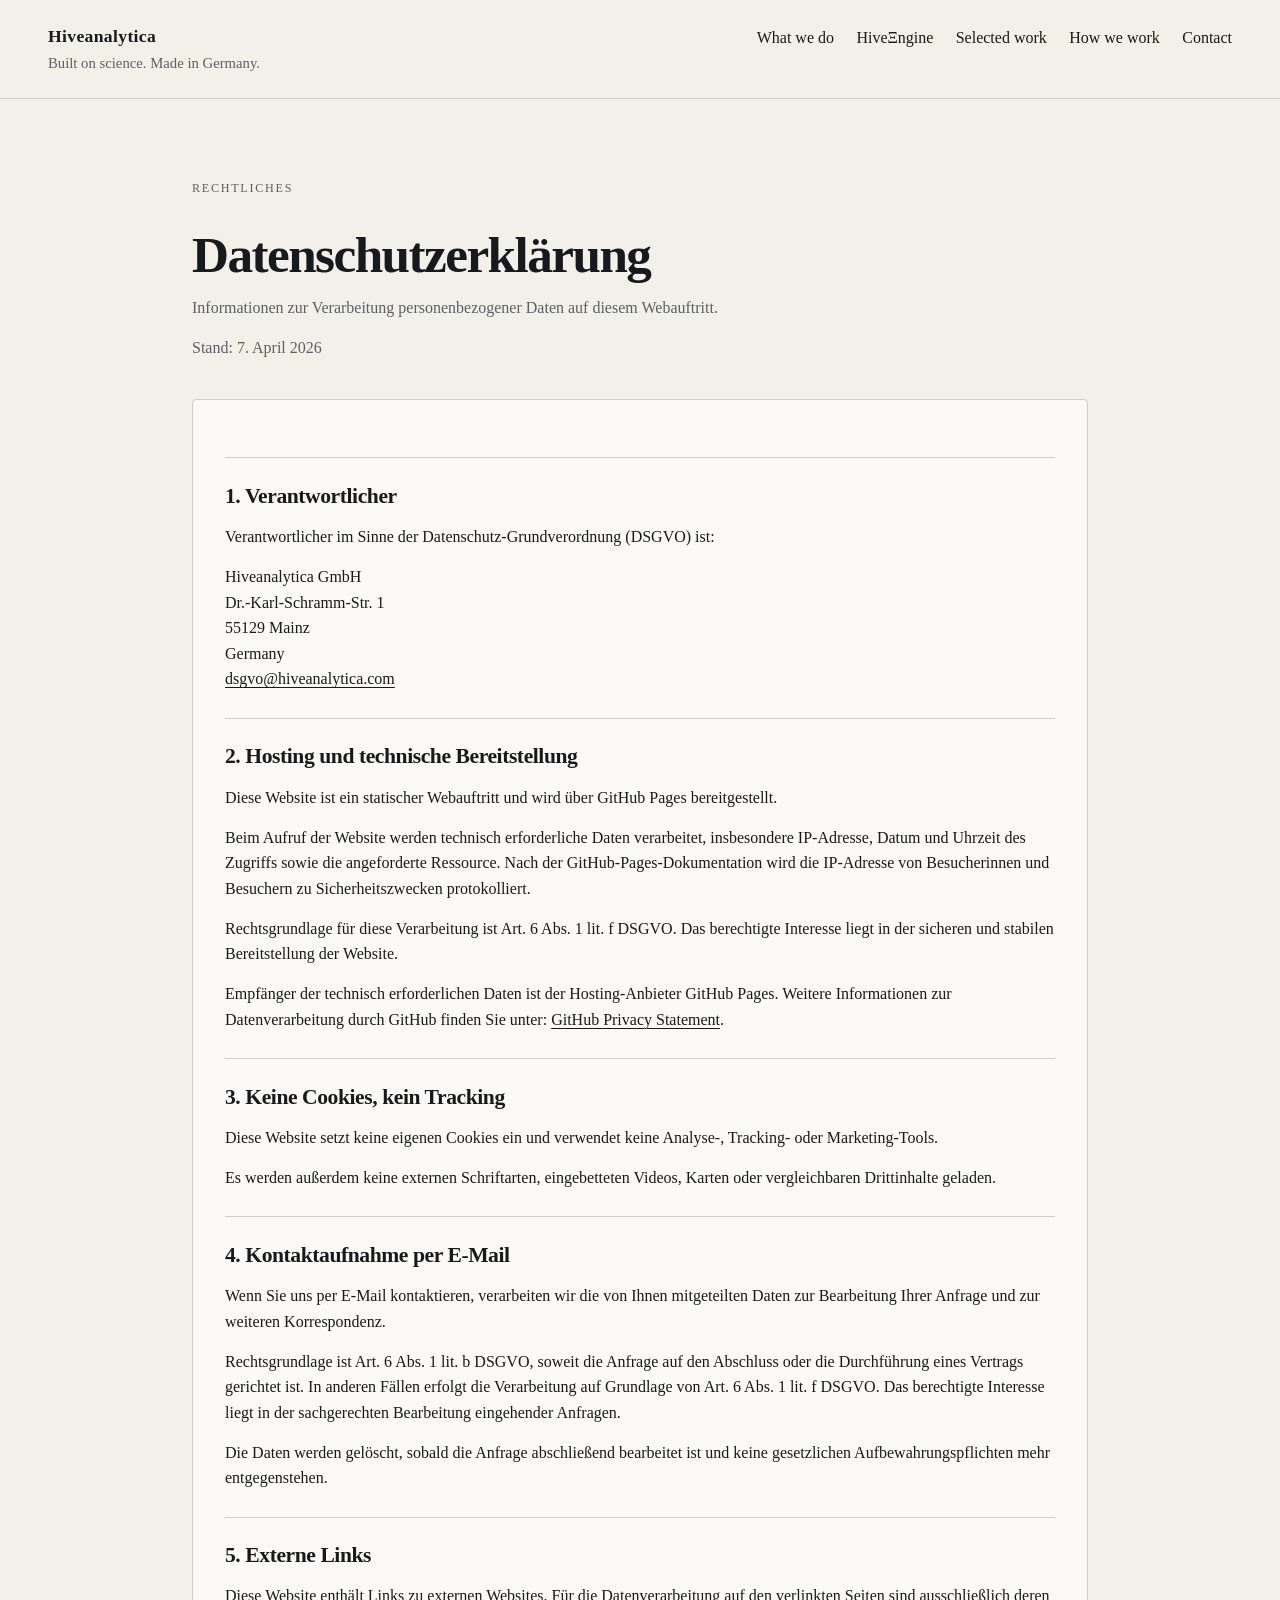
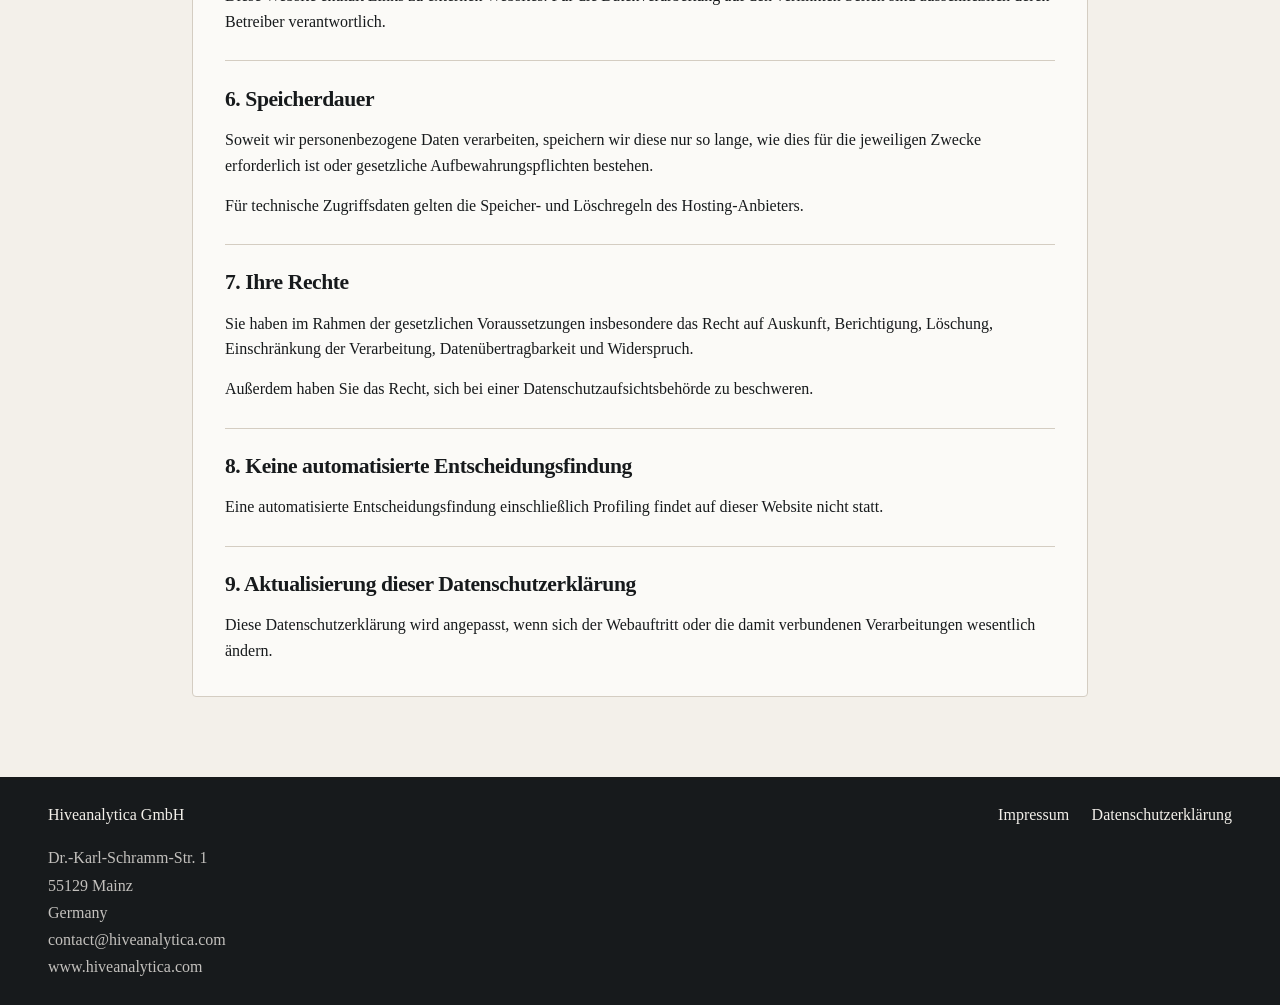
==== datenschutz.html @ 69698dae "Add initial website files including index, impressum, and datenschutz pages, along with associated i" ====
<!DOCTYPE html>
<html lang="de">
  <head>
    <meta charset="utf-8">
    <meta name="viewport" content="width=device-width, initial-scale=1">
    <title>Datenschutzerklärung | Hiveanalytica</title>
    <meta
      name="description"
      content="Datenschutzerklaerung der Hiveanalytica GmbH fuer den Unternehmenswebauftritt."
    >
    <link rel="stylesheet" href="styles.css">
  </head>
  <body class="site legal-page">
    <a class="skip-link" href="#main">Zum Inhalt springen</a>

    <header class="site-header">
      <div class="container header-inner">
        <a class="brand" href="index.html" aria-label="Zur Startseite">
          <span class="brand-mark">Hiveanalytica</span>
          <span class="brand-subtitle">Built on science. Made in Germany.</span>
        </a>

        <nav class="site-nav" aria-label="Primary">
          <a href="index.html#services">What we do</a>
          <a href="index.html#platform">Hive&Xi;ngine</a>
          <a href="index.html#work">Selected work</a>
          <a href="index.html#process">How we work</a>
          <a href="index.html#site-footer">Contact</a>
        </nav>
      </div>
    </header>

    <main id="main" class="section">
      <div class="container legal-shell">
        <div class="page-intro">
          <p class="eyebrow">Rechtliches</p>
          <h1>Datenschutzerkl&auml;rung</h1>
          <p class="intro-copy">Informationen zur Verarbeitung personenbezogener Daten auf diesem Webauftritt.</p>
          <p class="legal-meta">Stand: 7. April 2026</p>
        </div>

        <div class="legal-card">
          <section>
            <h2>1. Verantwortlicher</h2>
            <p>
              Verantwortlicher im Sinne der Datenschutz-Grundverordnung (DSGVO)
              ist:
            </p>
            <p>
              Hiveanalytica GmbH<br>
              Dr.-Karl-Schramm-Str. 1<br>
              55129 Mainz<br>
              Germany<br>
              <a href="mailto:dsgvo@hiveanalytica.com">dsgvo@hiveanalytica.com</a>
            </p>
          </section>

          <section>
            <h2>2. Hosting und technische Bereitstellung</h2>
            <p>
              Diese Website ist ein statischer Webauftritt und wird &uuml;ber GitHub
              Pages bereitgestellt.
            </p>
            <p>
              Beim Aufruf der Website werden technisch erforderliche Daten
              verarbeitet, insbesondere IP-Adresse, Datum und Uhrzeit des Zugriffs
              sowie die angeforderte Ressource. Nach der GitHub-Pages-Dokumentation
              wird die IP-Adresse von Besucherinnen und Besuchern zu
              Sicherheitszwecken protokolliert.
            </p>
            <p>
              Rechtsgrundlage f&uuml;r diese Verarbeitung ist Art. 6 Abs. 1 lit. f
              DSGVO. Das berechtigte Interesse liegt in der sicheren und stabilen
              Bereitstellung der Website.
            </p>
            <p>
              Empf&auml;nger der technisch erforderlichen Daten ist der
              Hosting-Anbieter GitHub Pages. Weitere Informationen zur
              Datenverarbeitung durch GitHub finden Sie unter:
              <a href="https://docs.github.com/en/site-policy/privacy-policies/github-general-privacy-statement" target="_blank" rel="noreferrer">GitHub Privacy Statement</a>.
            </p>
          </section>

          <section>
            <h2>3. Keine Cookies, kein Tracking</h2>
            <p>
              Diese Website setzt keine eigenen Cookies ein und verwendet keine
              Analyse-, Tracking- oder Marketing-Tools.
            </p>
            <p>
              Es werden au&szlig;erdem keine externen Schriftarten, eingebetteten Videos,
              Karten oder vergleichbaren Drittinhalte geladen.
            </p>
          </section>

          <section>
            <h2>4. Kontaktaufnahme per E-Mail</h2>
            <p>
              Wenn Sie uns per E-Mail kontaktieren, verarbeiten wir die von Ihnen
              mitgeteilten Daten zur Bearbeitung Ihrer Anfrage und zur weiteren
              Korrespondenz.
            </p>
            <p>
              Rechtsgrundlage ist Art. 6 Abs. 1 lit. b DSGVO, soweit die Anfrage auf
              den Abschluss oder die Durchf&uuml;hrung eines Vertrags gerichtet ist. In
              anderen F&auml;llen erfolgt die Verarbeitung auf Grundlage von Art. 6 Abs. 1
              lit. f DSGVO. Das berechtigte Interesse liegt in der sachgerechten
              Bearbeitung eingehender Anfragen.
            </p>
            <p>
              Die Daten werden gel&ouml;scht, sobald die Anfrage abschlie&szlig;end
              bearbeitet ist und keine gesetzlichen Aufbewahrungspflichten mehr
              entgegenstehen.
            </p>
          </section>

          <section>
            <h2>5. Externe Links</h2>
            <p>
              Diese Website enth&auml;lt Links zu externen Websites. F&uuml;r die
              Datenverarbeitung auf den verlinkten Seiten sind ausschlie&szlig;lich deren
              Betreiber verantwortlich.
            </p>
          </section>

          <section>
            <h2>6. Speicherdauer</h2>
            <p>
              Soweit wir personenbezogene Daten verarbeiten, speichern wir diese nur
              so lange, wie dies f&uuml;r die jeweiligen Zwecke erforderlich ist oder
              gesetzliche Aufbewahrungspflichten bestehen.
            </p>
            <p>
              F&uuml;r technische Zugriffsdaten gelten die Speicher- und
              L&ouml;schregeln des Hosting-Anbieters.
            </p>
          </section>

          <section>
            <h2>7. Ihre Rechte</h2>
            <p>
              Sie haben im Rahmen der gesetzlichen Voraussetzungen insbesondere das
              Recht auf Auskunft, Berichtigung, L&ouml;schung, Einschr&auml;nkung der
              Verarbeitung, Daten&uuml;bertragbarkeit und Widerspruch.
            </p>
            <p>
              Au&szlig;erdem haben Sie das Recht, sich bei einer
              Datenschutzaufsichtsbeh&ouml;rde zu beschweren.
            </p>
          </section>

          <section>
            <h2>8. Keine automatisierte Entscheidungsfindung</h2>
            <p>
              Eine automatisierte Entscheidungsfindung einschlie&szlig;lich Profiling
              findet auf dieser Website nicht statt.
            </p>
          </section>

          <section>
            <h2>9. Aktualisierung dieser Datenschutzerkl&auml;rung</h2>
            <p>
              Diese Datenschutzerkl&auml;rung wird angepasst, wenn sich der Webauftritt
              oder die damit verbundenen Verarbeitungen wesentlich &auml;ndern.
            </p>
          </section>
        </div>
      </div>
    </main>

    <footer id="site-footer" class="site-footer">
      <div class="container footer-inner">
        <div class="footer-main">
          <p class="footer-brand">Hiveanalytica GmbH</p>
          <div class="footer-contact">
            <p>Dr.-Karl-Schramm-Str. 1</p>
            <p>55129 Mainz</p>
            <p>Germany</p>
            <p><a href="mailto:contact@hiveanalytica.com">contact@hiveanalytica.com</a></p>
            <p><a href="http://www.hiveanalytica.com">www.hiveanalytica.com</a></p>
          </div>
        </div>

        <nav class="footer-links" aria-label="Legal">
          <a href="impressum.html">Impressum</a>
          <a href="datenschutz.html">Datenschutzerkl&auml;rung</a>
        </nav>
      </div>
    </footer>
  </body>
</html>
---- styles.css ----
:root {
  --bg: #f3f0ea;
  --surface: #fbfaf7;
  --surface-soft: #ece7de;
  --text: #171a1c;
  --muted: #5a6166;
  --line: #d4cdc2;
  --accent: #314d48;
  --accent-soft: #dfe8e5;
  --footer-bg: #171a1c;
  --footer-text: #f3f0ea;
  --max-width: 74rem;
  --gutter: 1.5rem;
  --radius: 0.25rem;
}

*,
*::before,
*::after {
  box-sizing: border-box;
}

html {
  overflow-y: scroll;
}

body {
  margin: 0;
  background: var(--bg);
  color: var(--text);
  font-family: Georgia, serif;
  line-height: 1.6;
  -webkit-font-smoothing: antialiased;
}

body.site {
  min-height: 100vh;
  display: flex;
  flex-direction: column;
}

body.site > main {
  flex: 1;
}

a {
  color: inherit;
  text-decoration-thickness: 0.06em;
  text-underline-offset: 0.18em;
}

a:hover {
  color: var(--accent);
}

img {
  max-width: 100%;
  display: block;
}

.skip-link {
  position: absolute;
  left: 1rem;
  top: -3rem;
  padding: 0.7rem 0.95rem;
  background: var(--text);
  color: var(--footer-text);
  text-decoration: none;
}

.skip-link:focus {
  top: 1rem;
}

.container {
  width: min(var(--max-width), calc(100% - 2 * var(--gutter)));
  margin: 0 auto;
}

.site-header {
  border-bottom: 1px solid var(--line);
}

.header-inner {
  display: flex;
  justify-content: space-between;
  align-items: flex-start;
  gap: 2rem;
  padding: 1.4rem 0;
}

.brand {
  display: inline-flex;
  flex-direction: column;
  gap: 0.1rem;
  text-decoration: none;
}

.brand-mark {
  font-size: 1.1rem;
  font-weight: 700;
  letter-spacing: 0.02em;
}

.brand-subtitle {
  max-width: 22rem;
  color: var(--muted);
  font-size: 0.92rem;
}

.site-nav,
.footer-links {
  display: flex;
  flex-wrap: wrap;
  gap: 0.9rem 1.4rem;
}

.site-nav {
  padding-top: 0.15rem;
}

.site-nav a,
.footer-links a {
  text-decoration: none;
}

.hero,
.section {
  padding: 5rem 0;
}

.hero {
  padding-top: 6.5rem;
}

.section-alt {
  background: var(--surface);
  border-top: 1px solid var(--line);
  border-bottom: 1px solid var(--line);
}

.hero-grid,
.platform-grid,
.work-item,
.footer-inner {
  display: grid;
  gap: 2rem;
}

.hero-grid {
  grid-template-columns: minmax(0, 1.55fr) minmax(16rem, 0.8fr);
  align-items: end;
}

.hero-copy h1,
.page-intro h1 {
  margin: 0;
  letter-spacing: -0.03em;
  line-height: 1.05;
}

.hero-copy h1 {
  max-width: 13ch;
  font-size: clamp(2.7rem, 7vw, 5rem);
}

.page-intro h1,
.section-heading h2 {
  font-size: clamp(2rem, 4vw, 3.2rem);
}

.lead,
.hero-note,
.intro-copy,
.legal-meta {
  color: var(--muted);
}

.lead {
  max-width: 38rem;
  margin: 1.5rem 0 2rem;
  font-size: 1.18rem;
}

.hero-note {
  margin: 1rem 0 0;
}

.eyebrow,
.hero-panel-label,
.step-index,
.legal-list dt {
  margin: 0 0 1rem;
  color: var(--muted);
  font-size: 0.76rem;
  letter-spacing: 0.14em;
  text-transform: uppercase;
}

.button {
  display: inline-flex;
  align-items: center;
  justify-content: center;
  padding: 0.9rem 1.4rem;
  border: 1px solid var(--accent);
  border-radius: var(--radius);
  background: var(--accent);
  color: var(--footer-text);
  text-decoration: none;
  transition: background-color 140ms ease, color 140ms ease;
}

.button:hover,
.button:focus-visible {
  background: transparent;
  color: var(--accent);
}

.hero-panel,
.card,
.work-item,
.contact-block,
.legal-card,
.platform-panel {
  border: 1px solid var(--line);
  border-radius: var(--radius);
}

.hero-panel,
.work-item,
.contact-block,
.legal-card {
  background: var(--surface);
}

.hero-panel {
  padding: 1.6rem;
}

.hero-points,
.platform-list {
  margin: 0;
  padding-left: 1.15rem;
}

.hero-points {
  display: grid;
  gap: 0.8rem;
}

.section-heading {
  max-width: 42rem;
  margin-bottom: 2rem;
}

.section-heading-compact {
  margin-bottom: 1.8rem;
}

.section-heading h2,
.legal-card h2 {
  margin: 0;
  letter-spacing: -0.03em;
  line-height: 1.08;
}

.legal-card h2 {
  font-size: 1.35rem;
  letter-spacing: -0.02em;
  line-height: 1.2;
}

.card-grid,
.process-grid {
  display: grid;
  gap: 1rem;
}

.card-grid {
  grid-template-columns: repeat(2, minmax(0, 1fr));
}

.card-grid > .card:last-child:nth-child(odd) {
  grid-column: 1 / -1;
}

.card {
  padding: 1.55rem;
  background: var(--bg);
}

.card h3,
.work-item h3,
.process-step h3 {
  margin: 0 0 0.55rem;
  font-size: 1.28rem;
  line-height: 1.2;
}

.card p,
.process-step p,
.work-summary,
.legal-card p,
.legal-list dd,
.footer-copy,
.work-url {
  margin: 0;
}

.platform-panel {
  padding: 2.4rem;
  background: var(--footer-bg);
  color: var(--footer-text);
  border-color: #2f3436;
}

.platform-panel .eyebrow,
.platform-panel p {
  color: rgba(243, 240, 234, 0.78);
}

.platform-grid {
  grid-template-columns: minmax(0, 1.35fr) minmax(16rem, 0.85fr);
  align-items: start;
}

.platform-list {
  display: grid;
  gap: 0.9rem;
  margin: 0;
  padding-left: 1.25rem;
}

.work-list {
  display: grid;
  border-top: 1px solid var(--line);
  border-bottom: 1px solid var(--line);
}

.work-item {
  grid-template-columns: minmax(0, 1fr) minmax(12rem, 15rem);
  align-items: center;
  gap: 1.6rem;
  padding: 1.35rem 0;
  border: 0;
  border-radius: 0;
  border-top: 1px solid var(--line);
  text-decoration: none;
  background: transparent;
  transition: color 140ms ease;
}

.work-item:first-child {
  border-top: 0;
}

.work-item:hover,
.work-item:focus-visible {
  background: transparent;
  color: var(--accent);
}

.work-item-text-only {
  grid-template-columns: minmax(0, 1fr);
}

.work-copy {
  display: grid;
  gap: 0.45rem;
  max-width: 36rem;
}

.work-summary {
  color: var(--muted);
}

.work-preview {
  display: block;
  width: 100%;
  max-width: 15rem;
  height: auto;
  justify-self: end;
}

.work-url,
.section-subcopy,
.section-note {
  color: var(--muted);
}

.section-subcopy {
  margin: 0.9rem 0 0;
}

.section-note {
  margin-top: 1rem;
}

.process-grid {
  grid-template-columns: repeat(3, minmax(0, 1fr));
}

.process-step {
  padding-top: 1.2rem;
  border-top: 1px solid var(--line);
}

.step-index {
  margin-bottom: 0.9rem;
  color: var(--accent);
}

.site-footer {
  background: var(--footer-bg);
  color: var(--footer-text);
}

.footer-inner {
  grid-template-columns: minmax(0, 1fr) auto;
  align-items: start;
  gap: 2rem;
  padding: 1.6rem 0;
}

.footer-main {
  display: grid;
  gap: 0.9rem;
}

.footer-brand {
  margin: 0 0 0.2rem;
  font-size: 1rem;
}

.footer-copy {
  color: rgba(243, 240, 234, 0.7);
}

.footer-contact {
  display: grid;
  gap: 0.1rem;
  color: rgba(243, 240, 234, 0.78);
}

.footer-contact p {
  margin: 0;
}

.footer-contact a {
  text-decoration: none;
}

.legal-shell {
  display: grid;
  gap: 2.4rem;
  max-width: 56rem;
}

.page-intro {
  display: grid;
  gap: 0.85rem;
  max-width: 38rem;
}

.intro-copy {
  margin: 0;
}

.legal-meta {
  margin: 0;
}

.legal-card {
  background: var(--surface);
  padding: 2rem;
  gap: 0;
}

.legal-card > h2 {
  font-size: 1.55rem;
  margin-bottom: 1.4rem;
}

.legal-card section {
  display: grid;
  gap: 0.9rem;
  padding-top: 1.6rem;
  margin-top: 1.6rem;
  border-top: 1px solid var(--line);
}

.legal-list {
  display: grid;
  grid-template-columns: repeat(2, minmax(0, 1fr));
  gap: 1.35rem 2rem;
  margin: 0;
  padding: 0;
  list-style: none;
}

.legal-list > div {
  display: grid;
  gap: 0.45rem;
  padding-top: 1rem;
  border-top: 1px solid var(--line);
}

.legal-list dd {
  line-height: 1.7;
}

:focus-visible {
  outline: 2px solid var(--accent);
  outline-offset: 3px;
}

@media (max-width: 900px) {
  .hero-grid,
  .platform-grid,
  .work-item,
  .process-grid,
  .footer-inner {
    grid-template-columns: 1fr;
  }

  .legal-list {
    grid-template-columns: 1fr;
  }

  .work-preview {
    justify-self: start;
    max-width: 14rem;
  }
}

@media (max-width: 720px) {
  .header-inner {
    flex-direction: column;
  }

  .hero,
  .section {
    padding: 4rem 0;
  }

  .hero {
    padding-top: 4.5rem;
  }

  .card-grid {
    grid-template-columns: 1fr;
  }

  .hero-panel,
  .card,
  .platform-panel,
  .contact-block,
  .legal-card {
    padding: 1.4rem;
  }
}
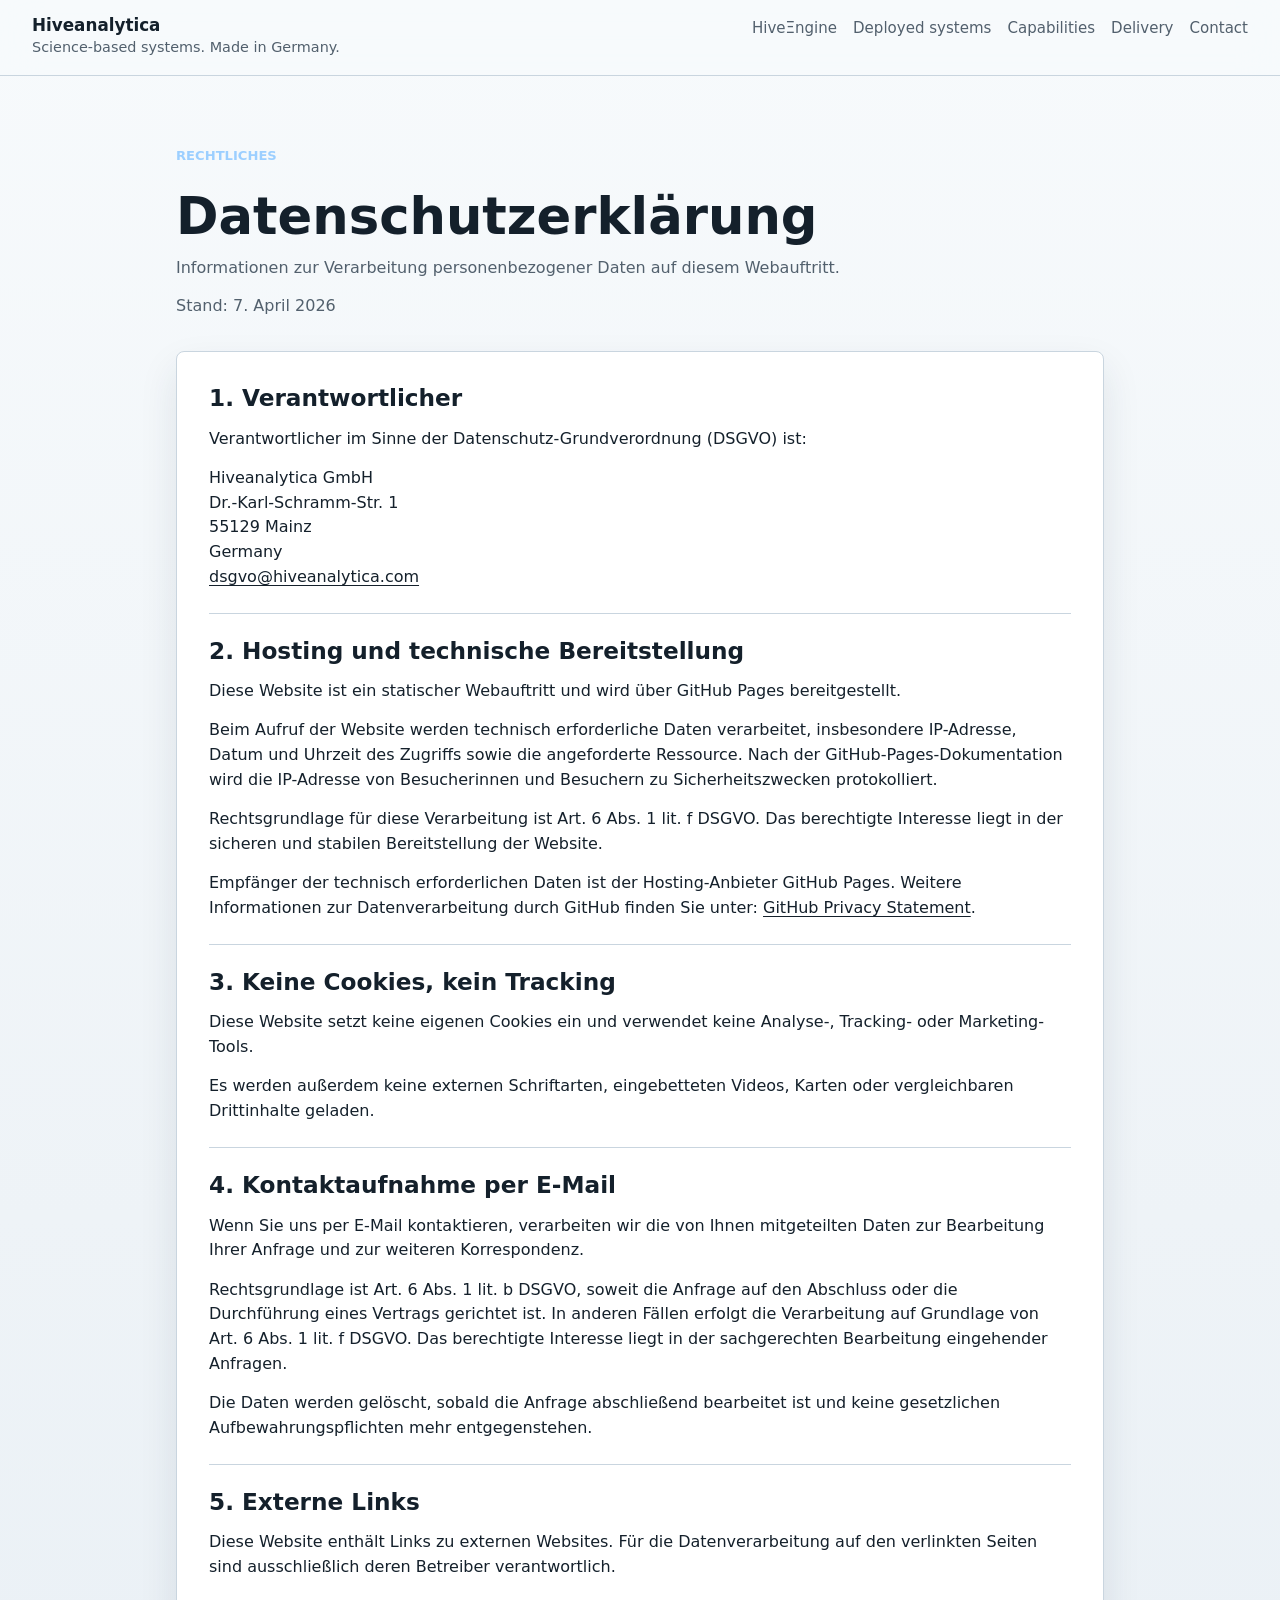
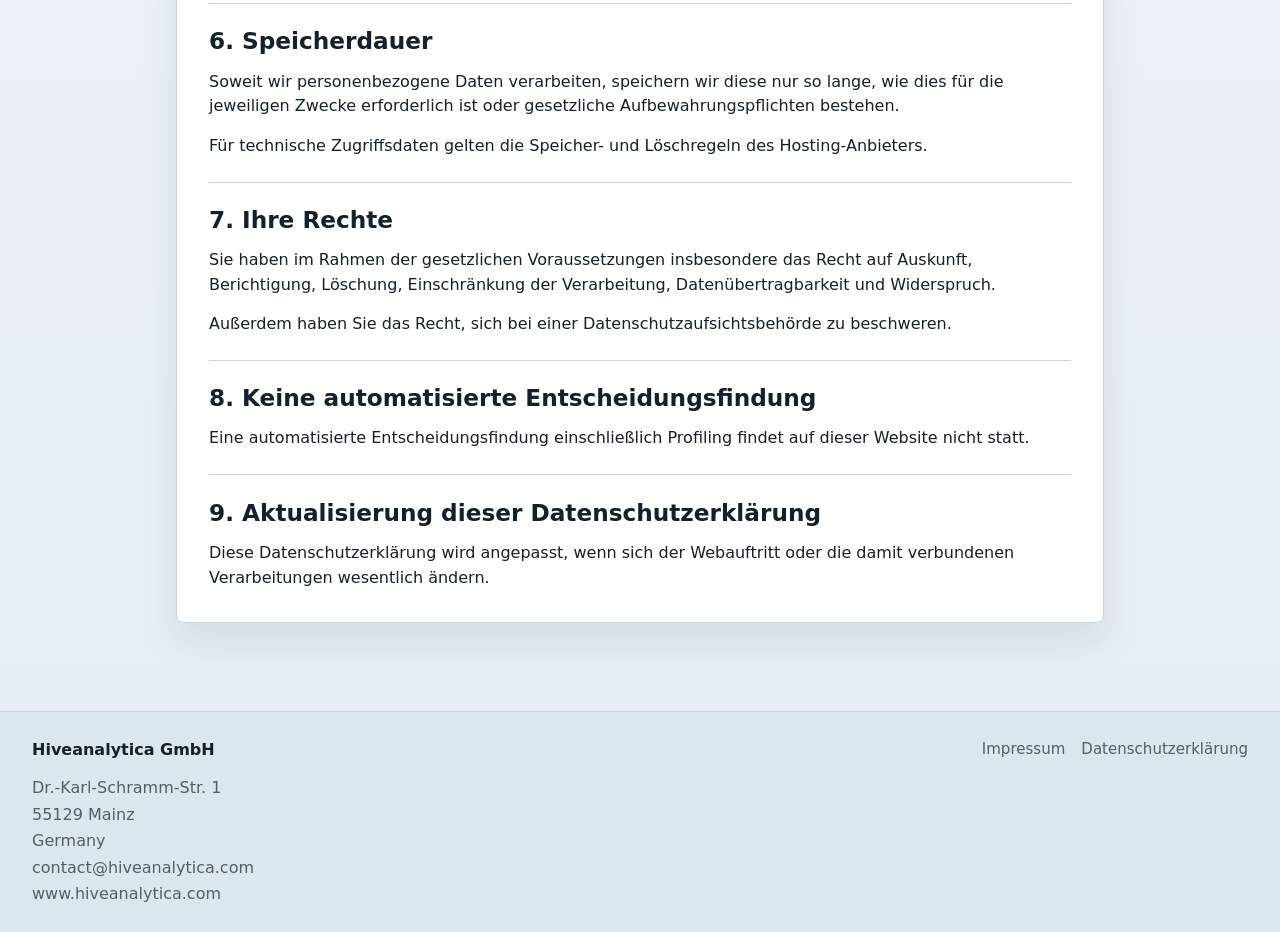
==== commit 76f4d23c: "Refactor CSS styles for improved design consistency and responsiveness - Updated color variables for" ====
--- a/datenschutz.html
+++ b/datenschutz.html
@@ -17,14 +17,14 @@
       <div class="container header-inner">
         <a class="brand" href="index.html" aria-label="Zur Startseite">
           <span class="brand-mark">Hiveanalytica</span>
-          <span class="brand-subtitle">Built on science. Made in Germany.</span>
+          <span class="brand-subtitle">Science-based systems. Made in Germany.</span>
         </a>
 
         <nav class="site-nav" aria-label="Primary">
-          <a href="index.html#services">What we do</a>
           <a href="index.html#platform">Hive&Xi;ngine</a>
-          <a href="index.html#work">Selected work</a>
-          <a href="index.html#process">How we work</a>
+          <a href="index.html#work">Deployed systems</a>
+          <a href="index.html#services">Capabilities</a>
+          <a href="index.html#process">Delivery</a>
           <a href="index.html#site-footer">Contact</a>
         </nav>
       </div>
--- a/styles.css
+++ b/styles.css
@@ -1,17 +1,26 @@
 :root {
-  --bg: #f3f0ea;
-  --surface: #fbfaf7;
-  --surface-soft: #ece7de;
-  --text: #171a1c;
-  --muted: #5a6166;
-  --line: #d4cdc2;
-  --accent: #314d48;
-  --accent-soft: #dfe8e5;
-  --footer-bg: #171a1c;
-  --footer-text: #f3f0ea;
-  --max-width: 74rem;
+  --bg: #08111c;
+  --bg-deep: #050b12;
+  --bg-legal: #eef3f7;
+  --surface: rgba(12, 27, 42, 0.74);
+  --surface-strong: rgba(8, 19, 31, 0.9);
+  --surface-soft: rgba(235, 241, 246, 0.88);
+  --surface-legal: #ffffff;
+  --text: #edf5fb;
+  --text-strong: #ffffff;
+  --text-dark: #14202b;
+  --muted: rgba(226, 237, 246, 0.74);
+  --muted-dark: #52606d;
+  --line: rgba(176, 207, 232, 0.25);
+  --line-strong: rgba(199, 224, 244, 0.42);
+  --line-legal: #c9d5df;
+  --accent: #9ccfff;
+  --accent-strong: #57a9f3;
+  --accent-deep: #0d4f82;
+  --max-width: 76rem;
   --gutter: 1.5rem;
-  --radius: 0.25rem;
+  --radius: 0.5rem;
+  --shadow: 0 1.4rem 3.4rem rgba(0, 0, 0, 0.28);
 }
 
 *,
@@ -22,15 +31,19 @@
 
 html {
   overflow-y: scroll;
+  scroll-behavior: smooth;
 }
 
 body {
   margin: 0;
   background: var(--bg);
   color: var(--text);
-  font-family: Georgia, serif;
-  line-height: 1.6;
+  font-family:
+    Inter, ui-sans-serif, system-ui, -apple-system, BlinkMacSystemFont, "Segoe UI",
+    sans-serif;
+  line-height: 1.55;
   -webkit-font-smoothing: antialiased;
+  text-rendering: optimizeLegibility;
 }
 
 body.site {
@@ -53,18 +66,28 @@
   color: var(--accent);
 }
 
-img {
+img,
+video {
   max-width: 100%;
   display: block;
+}
+
+button,
+input,
+textarea,
+select {
+  font: inherit;
 }
 
 .skip-link {
   position: absolute;
   left: 1rem;
-  top: -3rem;
+  top: -4rem;
+  z-index: 100;
   padding: 0.7rem 0.95rem;
-  background: var(--text);
-  color: var(--footer-text);
+  background: var(--text-strong);
+  color: var(--bg-deep);
+  border-radius: var(--radius);
   text-decoration: none;
 }
 
@@ -77,8 +100,70 @@
   margin: 0 auto;
 }
 
+.home {
+  position: relative;
+  background:
+    linear-gradient(135deg, rgba(5, 11, 18, 0.94), rgba(8, 28, 48, 0.82)),
+    var(--bg);
+}
+
+.home::before,
+.home::after {
+  content: "";
+  position: fixed;
+  inset: 0;
+  z-index: -2;
+  pointer-events: none;
+}
+
+.home::before {
+  background:
+    linear-gradient(90deg, rgba(4, 10, 17, 0.94) 0%, rgba(7, 19, 31, 0.68) 47%, rgba(9, 24, 38, 0.9) 100%),
+    linear-gradient(180deg, rgba(5, 11, 18, 0.44) 0%, rgba(5, 11, 18, 0.88) 100%);
+}
+
+.home::after {
+  z-index: -1;
+  opacity: 0.28;
+  background-image:
+    linear-gradient(rgba(184, 217, 243, 0.16) 1px, transparent 1px),
+    linear-gradient(90deg, rgba(184, 217, 243, 0.12) 1px, transparent 1px);
+  background-size: 4.5rem 4.5rem;
+  mask-image: linear-gradient(180deg, rgba(0, 0, 0, 0.72), transparent 78%);
+}
+
+.page-video {
+  position: fixed;
+  inset: 0;
+  z-index: -3;
+  overflow: hidden;
+  background: #111b24;
+}
+
+.background-video {
+  width: 100%;
+  height: 100%;
+  object-fit: cover;
+  filter: grayscale(1) contrast(1.05) brightness(0.78);
+  opacity: 0;
+  transition: opacity 300ms ease;
+}
+
+.video-ready .background-video {
+  opacity: 0.72;
+}
+
+.video-fallback .background-video {
+  display: none;
+}
+
 .site-header {
+  position: sticky;
+  top: 0;
+  z-index: 40;
   border-bottom: 1px solid var(--line);
+  background: rgba(6, 15, 25, 0.78);
+  backdrop-filter: blur(18px);
 }
 
 .header-inner {
@@ -86,333 +171,387 @@
   justify-content: space-between;
   align-items: flex-start;
   gap: 2rem;
-  padding: 1.4rem 0;
+  padding: 1rem 0;
 }
 
 .brand {
   display: inline-flex;
   flex-direction: column;
-  gap: 0.1rem;
+  gap: 0.12rem;
+  min-width: 11rem;
   text-decoration: none;
 }
 
 .brand-mark {
-  font-size: 1.1rem;
-  font-weight: 700;
-  letter-spacing: 0.02em;
+  color: var(--text-strong);
+  font-size: 1.05rem;
+  font-weight: 760;
+  line-height: 1.1;
+  letter-spacing: 0;
 }
 
 .brand-subtitle {
-  max-width: 22rem;
   color: var(--muted);
-  font-size: 0.92rem;
+  font-size: 0.9rem;
 }
 
 .site-nav,
 .footer-links {
   display: flex;
   flex-wrap: wrap;
-  gap: 0.9rem 1.4rem;
+  gap: 0.45rem 1rem;
 }
 
 .site-nav {
-  padding-top: 0.15rem;
+  justify-content: flex-end;
+  padding-top: 0.08rem;
 }
 
 .site-nav a,
 .footer-links a {
+  color: var(--muted);
+  font-size: 0.94rem;
   text-decoration: none;
+  transition: color 150ms ease;
+}
+
+.site-nav a:hover,
+.site-nav a:focus-visible,
+.footer-links a:hover,
+.footer-links a:focus-visible {
+  color: var(--text-strong);
 }
 
 .hero,
 .section {
-  padding: 5rem 0;
+  position: relative;
 }
 
 .hero {
-  padding-top: 6.5rem;
-}
-
-.section-alt {
-  background: var(--surface);
+  min-height: 84svh;
+  display: flex;
+  align-items: center;
+  padding: 5.5rem 0 4.5rem;
+}
+
+.section {
+  padding: 5.5rem 0;
+}
+
+.section-band {
   border-top: 1px solid var(--line);
   border-bottom: 1px solid var(--line);
+  background: rgba(7, 18, 30, 0.62);
+  backdrop-filter: blur(8px);
 }
 
 .hero-grid,
-.platform-grid,
-.work-item,
+.engine-grid,
+.work-grid,
+.capability-grid,
+.process-grid,
+.contact-panel,
 .footer-inner {
   display: grid;
-  gap: 2rem;
+  gap: 1.25rem;
 }
 
 .hero-grid {
-  grid-template-columns: minmax(0, 1.55fr) minmax(16rem, 0.8fr);
+  grid-template-columns: minmax(0, 1.35fr) minmax(20rem, 0.65fr);
   align-items: end;
-}
-
-.hero-copy h1,
-.page-intro h1 {
-  margin: 0;
-  letter-spacing: -0.03em;
-  line-height: 1.05;
-}
-
-.hero-copy h1 {
-  max-width: 13ch;
-  font-size: clamp(2.7rem, 7vw, 5rem);
-}
-
-.page-intro h1,
-.section-heading h2 {
-  font-size: clamp(2rem, 4vw, 3.2rem);
-}
-
-.lead,
-.hero-note,
-.intro-copy,
-.legal-meta {
-  color: var(--muted);
-}
-
-.lead {
-  max-width: 38rem;
-  margin: 1.5rem 0 2rem;
-  font-size: 1.18rem;
-}
-
-.hero-note {
-  margin: 1rem 0 0;
+  gap: 2.5rem;
+}
+
+.hero-copy {
+  max-width: 55rem;
 }
 
 .eyebrow,
-.hero-panel-label,
+.panel-label,
 .step-index,
 .legal-list dt {
-  margin: 0 0 1rem;
+  margin: 0 0 0.85rem;
+  color: var(--accent);
+  font-size: 0.82rem;
+  font-weight: 720;
+  line-height: 1.25;
+  letter-spacing: 0;
+  text-transform: uppercase;
+}
+
+.hero-copy h1,
+.section-heading h2,
+.contact-panel h2,
+.page-intro h1 {
+  margin: 0;
+  color: var(--text-strong);
+  line-height: 1;
+  letter-spacing: 0;
+}
+
+.hero-copy h1 {
+  font-size: 5.8rem;
+  font-weight: 820;
+}
+
+.hero-kicker {
+  max-width: 46rem;
+  margin: 1rem 0 0;
+  color: var(--text-strong);
+  font-size: 1.55rem;
+  line-height: 1.28;
+}
+
+.lead {
+  max-width: 45rem;
+  margin: 1.3rem 0 0;
   color: var(--muted);
-  font-size: 0.76rem;
-  letter-spacing: 0.14em;
-  text-transform: uppercase;
+  font-size: 1.08rem;
+}
+
+.hero-actions {
+  display: flex;
+  flex-wrap: wrap;
+  gap: 0.8rem;
+  margin-top: 2rem;
 }
 
 .button {
   display: inline-flex;
   align-items: center;
   justify-content: center;
-  padding: 0.9rem 1.4rem;
-  border: 1px solid var(--accent);
+  min-height: 2.85rem;
+  padding: 0.8rem 1.05rem;
+  border: 1px solid transparent;
   border-radius: var(--radius);
-  background: var(--accent);
-  color: var(--footer-text);
+  font-weight: 720;
+  line-height: 1.2;
+  text-align: center;
   text-decoration: none;
-  transition: background-color 140ms ease, color 140ms ease;
+  transition:
+    background-color 150ms ease,
+    border-color 150ms ease,
+    color 150ms ease,
+    transform 150ms ease;
 }
 
 .button:hover,
 .button:focus-visible {
-  background: transparent;
-  color: var(--accent);
-}
-
-.hero-panel,
-.card,
+  transform: translateY(-1px);
+}
+
+.button-primary {
+  background: var(--accent);
+  color: #06101b;
+  border-color: var(--accent);
+}
+
+.button-primary:hover,
+.button-primary:focus-visible {
+  background: var(--text-strong);
+  color: #06101b;
+  border-color: var(--text-strong);
+}
+
+.button-secondary {
+  background: rgba(237, 245, 251, 0.08);
+  color: var(--text-strong);
+  border-color: var(--line-strong);
+}
+
+.button-secondary:hover,
+.button-secondary:focus-visible {
+  background: rgba(237, 245, 251, 0.14);
+  color: var(--text-strong);
+}
+
+.spec-panel,
+.engine-card,
 .work-item,
-.contact-block,
-.legal-card,
-.platform-panel {
+.capability-card,
+.process-step,
+.contact-panel,
+.legal-card {
   border: 1px solid var(--line);
   border-radius: var(--radius);
-}
-
-.hero-panel,
-.work-item,
-.contact-block,
-.legal-card {
-  background: var(--surface);
-}
-
-.hero-panel {
-  padding: 1.6rem;
-}
-
-.hero-points,
-.platform-list {
-  margin: 0;
-  padding-left: 1.15rem;
-}
-
-.hero-points {
-  display: grid;
-  gap: 0.8rem;
+  background: linear-gradient(145deg, rgba(13, 30, 47, 0.82), rgba(7, 17, 28, 0.68));
+  box-shadow: var(--shadow);
+  backdrop-filter: blur(18px);
+}
+
+.spec-panel {
+  padding: 1.4rem;
+}
+
+.spec-list {
+  display: grid;
+  gap: 0.85rem;
+  margin: 0;
+}
+
+.spec-list div {
+  display: grid;
+  gap: 0.18rem;
+  padding-top: 0.85rem;
+  border-top: 1px solid var(--line);
+}
+
+.spec-list div:first-child {
+  padding-top: 0;
+  border-top: 0;
+}
+
+.spec-list dt {
+  color: var(--muted);
+  font-size: 0.82rem;
+}
+
+.spec-list dd {
+  margin: 0;
+  color: var(--text-strong);
+  font-weight: 680;
+  line-height: 1.3;
 }
 
 .section-heading {
-  max-width: 42rem;
+  max-width: 49rem;
   margin-bottom: 2rem;
 }
 
-.section-heading-compact {
-  margin-bottom: 1.8rem;
-}
-
 .section-heading h2,
-.legal-card h2 {
-  margin: 0;
-  letter-spacing: -0.03em;
-  line-height: 1.08;
-}
-
-.legal-card h2 {
-  font-size: 1.35rem;
-  letter-spacing: -0.02em;
-  line-height: 1.2;
-}
-
-.card-grid,
-.process-grid {
-  display: grid;
-  gap: 1rem;
-}
-
-.card-grid {
+.contact-panel h2 {
+  font-size: 3rem;
+  font-weight: 780;
+}
+
+.section-subcopy {
+  max-width: 43rem;
+  margin: 1rem 0 0;
+  color: var(--muted);
+  font-size: 1.05rem;
+}
+
+.engine-grid {
+  grid-template-columns: repeat(3, minmax(0, 1fr));
+}
+
+.engine-card,
+.capability-card,
+.process-step {
+  padding: 1.25rem;
+}
+
+.engine-card-wide {
+  grid-column: span 2;
+  background: linear-gradient(145deg, rgba(16, 47, 76, 0.86), rgba(7, 18, 30, 0.78));
+}
+
+.engine-card h3,
+.capability-card h3,
+.process-step h3,
+.work-title {
+  margin: 0;
+  color: var(--text-strong);
+  font-size: 1.18rem;
+  line-height: 1.18;
+  letter-spacing: 0;
+}
+
+.engine-card p,
+.capability-card p,
+.process-step p,
+.work-summary {
+  margin: 0.7rem 0 0;
+  color: var(--muted);
+}
+
+.work-grid {
   grid-template-columns: repeat(2, minmax(0, 1fr));
 }
 
-.card-grid > .card:last-child:nth-child(odd) {
-  grid-column: 1 / -1;
-}
-
-.card {
-  padding: 1.55rem;
-  background: var(--bg);
-}
-
-.card h3,
-.work-item h3,
-.process-step h3 {
-  margin: 0 0 0.55rem;
-  font-size: 1.28rem;
-  line-height: 1.2;
-}
-
-.card p,
-.process-step p,
-.work-summary,
-.legal-card p,
-.legal-list dd,
-.footer-copy,
-.work-url {
-  margin: 0;
-}
-
-.platform-panel {
-  padding: 2.4rem;
-  background: var(--footer-bg);
-  color: var(--footer-text);
-  border-color: #2f3436;
-}
-
-.platform-panel .eyebrow,
-.platform-panel p {
-  color: rgba(243, 240, 234, 0.78);
-}
-
-.platform-grid {
-  grid-template-columns: minmax(0, 1.35fr) minmax(16rem, 0.85fr);
-  align-items: start;
-}
-
-.platform-list {
-  display: grid;
-  gap: 0.9rem;
-  margin: 0;
-  padding-left: 1.25rem;
-}
-
-.work-list {
-  display: grid;
-  border-top: 1px solid var(--line);
-  border-bottom: 1px solid var(--line);
-}
-
 .work-item {
-  grid-template-columns: minmax(0, 1fr) minmax(12rem, 15rem);
-  align-items: center;
-  gap: 1.6rem;
-  padding: 1.35rem 0;
-  border: 0;
-  border-radius: 0;
-  border-top: 1px solid var(--line);
+  display: grid;
+  grid-template-rows: auto 1fr;
+  overflow: hidden;
+  color: inherit;
   text-decoration: none;
-  background: transparent;
-  transition: color 140ms ease;
-}
-
-.work-item:first-child {
-  border-top: 0;
+  transition:
+    border-color 150ms ease,
+    transform 150ms ease,
+    background-color 150ms ease;
 }
 
 .work-item:hover,
 .work-item:focus-visible {
-  background: transparent;
+  color: inherit;
+  border-color: var(--line-strong);
+  transform: translateY(-2px);
+  background: linear-gradient(145deg, rgba(20, 48, 73, 0.9), rgba(8, 20, 33, 0.76));
+}
+
+.work-preview {
+  width: 100%;
+  aspect-ratio: 720 / 410;
+  object-fit: cover;
+  border-bottom: 1px solid var(--line);
+  background: rgba(237, 245, 251, 0.08);
+}
+
+.work-copy {
+  display: grid;
+  align-content: start;
+  gap: 0.4rem;
+  min-height: 11rem;
+  padding: 1.15rem;
+}
+
+.work-url {
   color: var(--accent);
-}
-
-.work-item-text-only {
-  grid-template-columns: minmax(0, 1fr);
-}
-
-.work-copy {
-  display: grid;
-  gap: 0.45rem;
-  max-width: 36rem;
+  font-size: 0.88rem;
 }
 
 .work-summary {
-  color: var(--muted);
-}
-
-.work-preview {
-  display: block;
-  width: 100%;
-  max-width: 15rem;
-  height: auto;
-  justify-self: end;
-}
-
-.work-url,
-.section-subcopy,
-.section-note {
-  color: var(--muted);
-}
-
-.section-subcopy {
-  margin: 0.9rem 0 0;
-}
-
-.section-note {
-  margin-top: 1rem;
+  margin-top: 0.25rem;
+}
+
+.capability-grid {
+  grid-template-columns: repeat(5, minmax(0, 1fr));
 }
 
 .process-grid {
   grid-template-columns: repeat(3, minmax(0, 1fr));
 }
 
-.process-step {
-  padding-top: 1.2rem;
+.step-index {
+  color: var(--accent);
+}
+
+.contact-section {
+  padding-top: 2rem;
+}
+
+.contact-panel {
+  grid-template-columns: minmax(0, 1fr) auto;
+  align-items: center;
+  padding: 1.35rem;
+  background: linear-gradient(145deg, rgba(15, 44, 70, 0.92), rgba(7, 17, 28, 0.82));
+}
+
+.contact-panel .eyebrow {
+  margin-bottom: 0.65rem;
+}
+
+.contact-panel h2 {
+  font-size: 1.55rem;
+  line-height: 1.18;
+}
+
+.site-footer {
+  position: relative;
+  z-index: 1;
   border-top: 1px solid var(--line);
-}
-
-.step-index {
-  margin-bottom: 0.9rem;
-  color: var(--accent);
-}
-
-.site-footer {
-  background: var(--footer-bg);
-  color: var(--footer-text);
+  background: rgba(4, 10, 17, 0.92);
+  color: var(--text);
 }
 
 .footer-inner {
@@ -424,22 +563,19 @@
 
 .footer-main {
   display: grid;
-  gap: 0.9rem;
+  gap: 0.85rem;
 }
 
 .footer-brand {
-  margin: 0 0 0.2rem;
-  font-size: 1rem;
-}
-
-.footer-copy {
-  color: rgba(243, 240, 234, 0.7);
+  margin: 0;
+  color: var(--text-strong);
+  font-weight: 760;
 }
 
 .footer-contact {
   display: grid;
   gap: 0.1rem;
-  color: rgba(243, 240, 234, 0.78);
+  color: var(--muted);
 }
 
 .footer-contact p {
@@ -450,43 +586,99 @@
   text-decoration: none;
 }
 
+.legal-page {
+  background:
+    linear-gradient(180deg, #f7fafc 0%, var(--bg-legal) 48%, #e5edf4 100%);
+  color: var(--text-dark);
+}
+
+.legal-page .site-header {
+  background: rgba(247, 250, 252, 0.9);
+  border-bottom-color: var(--line-legal);
+  backdrop-filter: blur(18px);
+}
+
+.legal-page .brand-mark,
+.legal-page .site-nav a:hover,
+.legal-page .site-nav a:focus-visible {
+  color: var(--text-dark);
+}
+
+.legal-page .brand-subtitle,
+.legal-page .site-nav a,
+.legal-page .footer-links a,
+.intro-copy,
+.legal-meta {
+  color: var(--muted-dark);
+}
+
+.legal-page main.section {
+  padding-top: 4.5rem;
+}
+
 .legal-shell {
   display: grid;
-  gap: 2.4rem;
-  max-width: 56rem;
+  gap: 2rem;
+  max-width: 58rem;
 }
 
 .page-intro {
   display: grid;
   gap: 0.85rem;
-  max-width: 38rem;
-}
-
-.intro-copy {
-  margin: 0;
-}
-
+  max-width: 42rem;
+}
+
+.page-intro h1 {
+  color: var(--text-dark);
+  font-size: 3.2rem;
+}
+
+.intro-copy,
 .legal-meta {
   margin: 0;
 }
 
 .legal-card {
-  background: var(--surface);
+  display: grid;
+  gap: 0;
   padding: 2rem;
-  gap: 0;
+  color: var(--text-dark);
+  background: var(--surface-legal);
+  border-color: var(--line-legal);
+  box-shadow: 0 1.1rem 2.4rem rgba(32, 49, 64, 0.1);
+  backdrop-filter: none;
+}
+
+.legal-card > h2,
+.legal-card h2 {
+  margin: 0;
+  color: var(--text-dark);
+  font-size: 1.45rem;
+  line-height: 1.2;
+  letter-spacing: 0;
 }
 
 .legal-card > h2 {
-  font-size: 1.55rem;
   margin-bottom: 1.4rem;
 }
 
+.legal-card p {
+  margin: 0;
+  color: var(--text-dark);
+}
+
 .legal-card section {
   display: grid;
   gap: 0.9rem;
-  padding-top: 1.6rem;
-  margin-top: 1.6rem;
-  border-top: 1px solid var(--line);
+  padding-top: 1.45rem;
+  margin-top: 1.45rem;
+  border-top: 1px solid var(--line-legal);
+}
+
+.legal-card section:first-child {
+  padding-top: 0;
+  margin-top: 0;
+  border-top: 0;
 }
 
 .legal-list {
@@ -502,11 +694,35 @@
   display: grid;
   gap: 0.45rem;
   padding-top: 1rem;
-  border-top: 1px solid var(--line);
+  border-top: 1px solid var(--line-legal);
+}
+
+.legal-list dt {
+  color: var(--accent-deep);
 }
 
 .legal-list dd {
+  margin: 0;
   line-height: 1.7;
+}
+
+.legal-page .site-footer {
+  border-top-color: var(--line-legal);
+  background: #dce6ee;
+  color: var(--text-dark);
+}
+
+.legal-page .footer-brand {
+  color: var(--text-dark);
+}
+
+.legal-page .footer-contact {
+  color: var(--muted-dark);
+}
+
+.legal-page .footer-links a:hover,
+.legal-page .footer-links a:focus-visible {
+  color: var(--accent-deep);
 }
 
 :focus-visible {
@@ -514,48 +730,144 @@
   outline-offset: 3px;
 }
 
+@media (prefers-reduced-motion: reduce) {
+  html {
+    scroll-behavior: auto;
+  }
+
+  *,
+  *::before,
+  *::after {
+    animation-duration: 0.01ms !important;
+    animation-iteration-count: 1 !important;
+    scroll-behavior: auto !important;
+    transition-duration: 0.01ms !important;
+  }
+
+  .background-video {
+    display: none;
+  }
+}
+
+@media (max-width: 1100px) {
+  .capability-grid {
+    grid-template-columns: repeat(3, minmax(0, 1fr));
+  }
+}
+
 @media (max-width: 900px) {
+  .header-inner,
   .hero-grid,
-  .platform-grid,
-  .work-item,
+  .engine-grid,
+  .work-grid,
   .process-grid,
+  .contact-panel,
   .footer-inner {
     grid-template-columns: 1fr;
   }
 
+  .site-nav {
+    justify-content: flex-start;
+  }
+
+  .hero {
+    min-height: auto;
+    padding-top: 4.5rem;
+  }
+
+  .hero-copy h1 {
+    font-size: 4rem;
+  }
+
+  .hero-kicker {
+    font-size: 1.32rem;
+  }
+
+  .section-heading h2 {
+    font-size: 2.35rem;
+  }
+
+  .engine-card-wide {
+    grid-column: span 1;
+  }
+
+  .contact-panel {
+    align-items: start;
+  }
+
   .legal-list {
     grid-template-columns: 1fr;
   }
-
-  .work-preview {
-    justify-self: start;
-    max-width: 14rem;
-  }
 }
 
 @media (max-width: 720px) {
+  :root {
+    --gutter: 1rem;
+  }
+
   .header-inner {
-    flex-direction: column;
+    gap: 0.9rem;
+    padding: 0.9rem 0;
+  }
+
+  .site-nav {
+    gap: 0.35rem 0.75rem;
+  }
+
+  .site-nav a,
+  .footer-links a {
+    font-size: 0.9rem;
   }
 
   .hero,
   .section {
-    padding: 4rem 0;
+    padding: 3.7rem 0;
   }
 
   .hero {
-    padding-top: 4.5rem;
-  }
-
-  .card-grid {
+    padding-top: 3.5rem;
+  }
+
+  .hero-copy h1 {
+    font-size: 3rem;
+  }
+
+  .hero-kicker {
+    font-size: 1.18rem;
+  }
+
+  .lead,
+  .section-subcopy {
+    font-size: 1rem;
+  }
+
+  .section-heading {
+    margin-bottom: 1.4rem;
+  }
+
+  .section-heading h2,
+  .page-intro h1 {
+    font-size: 2.05rem;
+  }
+
+  .capability-grid {
     grid-template-columns: 1fr;
   }
 
-  .hero-panel,
-  .card,
-  .platform-panel,
-  .contact-block,
+  .work-copy {
+    min-height: auto;
+  }
+
+  .button {
+    width: 100%;
+  }
+
+  .spec-panel,
+  .engine-card,
+  .capability-card,
+  .process-step,
+  .contact-panel,
   .legal-card {
-    padding: 1.4rem;
-  }
-}
+    padding: 1.05rem;
+  }
+}
